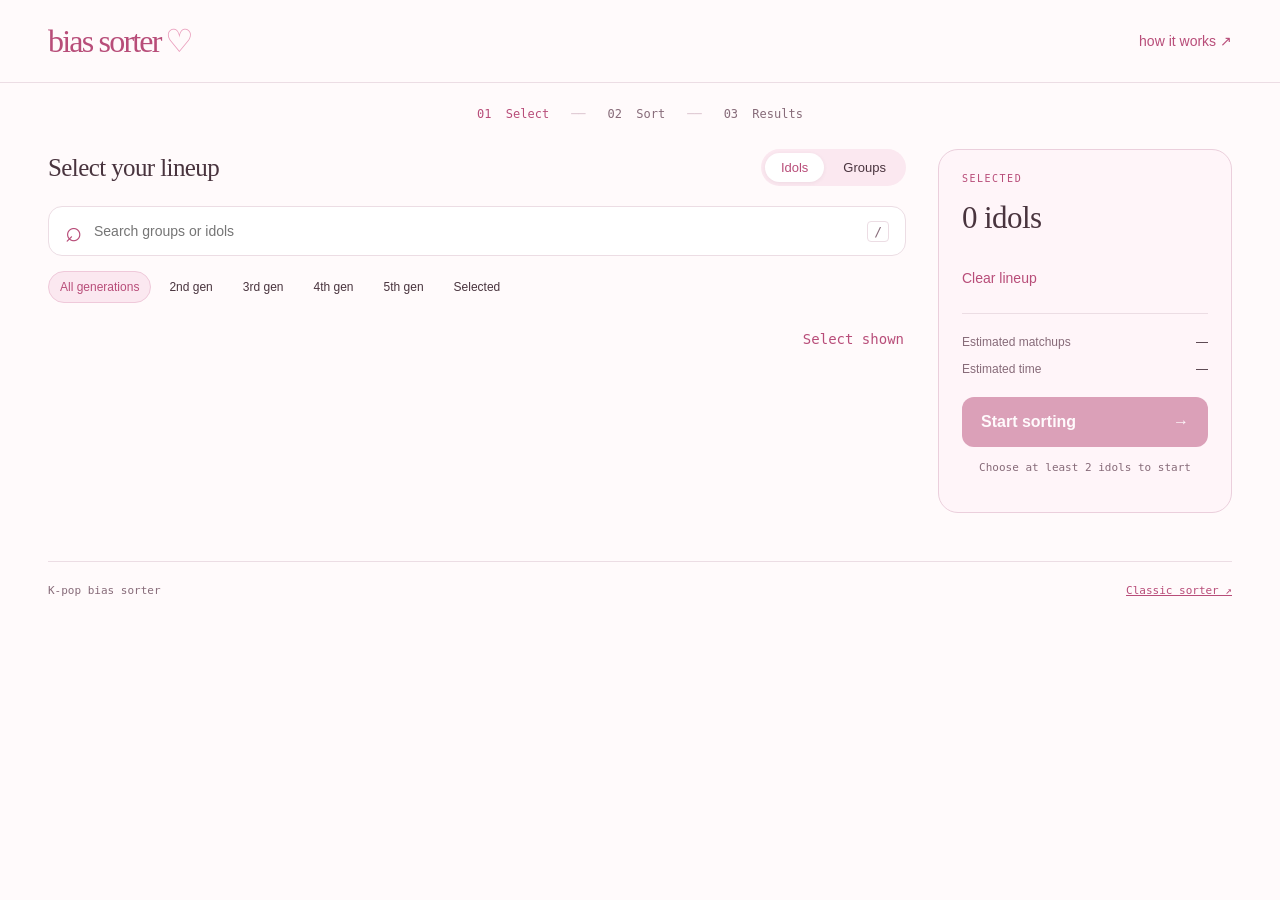
==== index.html @ 9f12ee9a "Redesign bias sorter with member selection and shareable rankings" ====
<!DOCTYPE html>
<html lang="en">
  <head>
    <meta charset="utf-8">
    <meta name="viewport" content="width=device-width, initial-scale=1">
    <meta
      name="description"
      content="Choose idols and groups to create your K-pop ranking."
    >
    <title>bias sorter ♡ · K-pop sorter</title>
    <link rel="icon" href="src/assets/Nana.jpg">
    <link rel="stylesheet" href="src/css/styles.css">
    <script defer src="src/js/data.js"></script>
    <script defer src="src/js/data/2025-11-01.js"></script>
    <script defer src="src/js/lz-string.min.js"></script>
    <script defer src="src/js/engine.js"></script>
    <script defer src="src/js/photo-cache.js"></script>
    <script defer src="src/js/result-image.js"></script>
    <script defer src="src/js/app.js"></script>
  </head>
  <body>
    <header class="masthead">
      <a href="./" class="brand">bias sorter<span>♡</span></a><button
        id="help"
        class="text-button"
      >
        how it works ↗
      </button>
    </header>
    <main>
      <nav class="steps" aria-label="Sorting progress">
        <span id="step-setup" aria-current="step">01 <b>Select</b></span><i
        >──</i><span id="step-sort">02 <b>Sort</b></span><i>──</i><span
          id="step-results"
        >03 <b>Results</b></span>
      </nav>
      <section id="setup">
        <div id="resume-banner" class="resume" hidden>
          <span>You have a saved session.</span><button
            id="resume"
          >
            Resume →
          </button>
        </div>
        <div class="workspace">
          <section class="library" aria-labelledby="library-title">
            <div class="section-heading">
              <h2 id="library-title">Select your lineup</h2>
              <div class="mode-toggle">
                <button data-mode="idols" aria-pressed="true">Idols</button>
                <button data-mode="groups" aria-pressed="false">Groups</button>
              </div>
            </div>
            <label class="search"><span aria-hidden="true">⌕</span><input
                id="search"
                type="search"
                placeholder="Search groups or idols"
                aria-label="Search groups and idols"
              ><kbd>/</kbd></label>
            <div class="filters" aria-label="Filter groups">
              <button data-gen="all" aria-pressed="true">
                All generations
              </button>
              <button data-gen="gen2" aria-pressed="false">2nd gen</button>
              <button data-gen="gen3" aria-pressed="false">3rd gen</button>
              <button data-gen="gen4" aria-pressed="false">4th gen</button>
              <button data-gen="gen5" aria-pressed="false">5th gen</button>
              <button data-gen="selected" aria-pressed="false">
                Selected
              </button>
            </div>
            <div class="list-meta">
              <span id="group-count"></span><button
                id="select-visible"
                class="text-button"
              >
                Select shown
              </button>
            </div>
            <div id="groups" class="group-grid"></div>
            <p id="empty" class="empty" hidden>
              No matches. Try another name or generation.
            </p>
          </section>
          <aside class="lineup">
            <div class="aside-heading">
              <span class="eyebrow">SELECTED</span>
            </div>
            <h2>
              <span id="selection-count">0</span> <span id="selection-unit"
              >idols</span>
            </h2>
            <div id="selected-groups" class="selected-groups"></div>
            <button id="clear" class="text-button">Clear lineup</button>
            <div class="estimate">
              <span>Estimated matchups <b id="estimate">—</b></span><span
              >Estimated time <b id="duration">—</b></span>
            </div>
            <button id="start" class="primary" disabled>
              Start sorting <span>→</span>
            </button>
            <p class="fine" id="start-hint">Choose at least 2 idols to start</p>
          </aside>
        </div>
      </section>
      <section id="sorting" hidden tabindex="-1">
        <div class="intro">
          <span class="eyebrow" id="battle-label"></span><h1>
            Choose your favorite
          </h1>
        </div>
        <div class="progress-meta">
          <span id="progress-label"></span><span>Autosaved</span>
        </div>
        <progress id="progress" max="100" value="0"></progress>
        <div class="matchup">
          <button id="pick-left" class="idol-card"></button><span class="versus"
          >or</span><button id="pick-right" class="idol-card"></button>
        </div>
        <div class="battle-actions">
          <button id="undo">↶ Undo</button>
          <button id="tie">Tie</button>
          <button id="pause">Save & exit</button>
        </div>
        <p class="fine">← / → to choose · ↑ to tie · ↓ to undo</p>
      </section>
      <section id="results" hidden tabindex="-1">
        <div class="intro">
          <h1>
            Your ranking
          </h1>
          <p id="result-meta"></p>
        </div>
        <div class="result-actions">
          <button id="share">Copy result link ↗</button>
          <button id="download">Save image ↓</button>
          <button id="text-export">Download text ↓</button>
          <button id="undo-final">↶ Undo last choice</button>
          <button id="new-lineup">Edit lineup</button><label
            class="result-image-label"
          >Photos <select
              id="result-images"
              aria-label="Number of result photos"
            >
              <option value="0">None</option>
              <option value="10" selected>Top 10</option>
              <option value="50">Top 50</option>
              <option value="10000">All</option>
            </select></label>
        </div>
        <div id="ranking" class="ranking"></div>
      </section>
    </main>
    <footer>
      <span>K-pop bias sorter</span><a href="legacy.html">Classic sorter ↗</a>
    </footer>
    <dialog id="help-dialog">
      <button id="close-help" class="close" aria-label="Close help">
        ×
      </button>
      <h2>
        How it works
      </h2>
      <p>
        Choose groups, then expand them to include only the idols you want.
        Switch to Groups to rank whole groups instead.
      </p>
      <p>
        Pick your favorite in each pair, or tie them. We merge your choices into
        a complete ranking without asking every possible pair.
      </p>
      <p>
        Your session saves on this device after every choice. Undo works all the
        way back. Shared result links include your ranking.
      </p>
      <p class="fine">
        The catalog uses the existing community dataset. Some older photos may
        be unavailable.
      </p>
    </dialog>
    <div id="toast" role="status" hidden></div>
  </body>
</html>
---- src/css/styles.css ----
:root {
  --page: #fffafb;
  --paper: #fff;
  --ink: #49343e;
  --muted: #876b79;
  --pink: #b84d79;
  --light: #fbe8f0;
  --line: #ecdde4;
  --rose: #e99aba;
  font-family: Arial, Helvetica, sans-serif;
  color: var(--ink);
  background: var(--page);
  font-synthesis: none;
}
* {
  box-sizing: border-box;
}
body {
  margin: 0;
}
button, input, select {
  font: inherit;
}
button, a, input, select {
  -webkit-tap-highlight-color: transparent;
}
button {
  cursor: pointer;
  color: inherit;
}
button {
  border: 1px solid var(--line);
  background: white;
  border-radius: 12px;
  padding: 11px 16px;
  transition: background 0.16s, transform 0.16s;
}
button:hover {
  background: var(--light);
}
button:disabled {
  opacity: 0.5;
  cursor: default;
}
button:focus-visible,
a:focus-visible,
summary:focus-visible,
input:focus-visible,
select:focus-visible {
  outline: 3px solid var(--pink);
  outline-offset: 4px;
}
a {
  color: var(--pink);
}
[hidden] {
  display: none !important;
}
.masthead {
  max-width: 1280px;
  margin: auto;
  padding: 22px 48px;
  display: flex;
  align-items: center;
  gap: 28px;
  border-bottom: 1px solid var(--line);
}
.brand {
  font: 32px Georgia, serif;
  letter-spacing: -1.8px;
  color: var(--pink);
  text-decoration: none;
}
.brand span {
  color: var(--rose);
  margin-left: 4px;
}
.eyebrow,
.steps,
.fine,
footer,
.list-meta,
.aside-heading,
.progress-meta {
  font-family: ui-monospace, SFMono-Regular, Menlo, monospace;
}
.masthead > button {
  margin-left: auto;
}
.text-button {
  border: 0;
  padding: 6px 0;
  background: none;
  color: var(--pink);
  font-size: 14px;
}
.text-button:hover {
  background: none;
  text-decoration: underline;
}
main {
  max-width: 1184px;
  margin: auto;
  padding: 24px 0 48px;
}
.steps {
  margin-bottom: 28px;
  display: flex;
  justify-content: center;
  gap: 22px;
  color: var(--muted);
  font-size: 12px;
  align-items: center;
}
.steps b {
  font-weight: 400;
  margin-left: 7px;
}
.steps span[aria-current] {
  color: var(--pink);
}
.steps i {
  font-style: normal;
  color: #dcc4cf;
}
.intro {
  text-align: center;
  padding: 12px 0 28px;
}
.eyebrow {
  font-size: 11px;
  letter-spacing: 2px;
  color: var(--pink);
}
h1 {
  font: normal clamp(30px, 4vw, 38px)/1.2 Georgia, serif;
  letter-spacing: -1px;
  margin: 12px 0;
}
h1 span {
  color: var(--rose);
}
.intro p {
  font-size: 15px;
  color: var(--muted);
  line-height: 1.6;
  margin: 12px 0 0;
}
.workspace {
  display: grid;
  grid-template-columns: minmax(0, 1fr) 294px;
  gap: 32px;
  align-items: start;
}
.section-heading {
  display: flex;
  align-items: center;
  justify-content: space-between;
  gap: 12px;
}
h2 {
  font: normal 25px Georgia, serif;
  letter-spacing: -0.6px;
  margin: 0;
}
.mode-toggle {
  display: flex;
  background: var(--light);
  padding: 4px;
  border-radius: 24px;
  gap: 3px;
}
.mode-toggle button {
  border: 0;
  border-radius: 20px;
  background: none;
  padding: 7px 16px;
  font-size: 13px;
}
.mode-toggle button[aria-pressed="true"] {
  background: white;
  color: var(--pink);
  box-shadow: 0 1px 4px #4d253b12;
}
.search {
  display: flex;
  align-items: center;
  gap: 12px;
  background: white;
  border: 1px solid var(--line);
  border-radius: 14px;
  padding: 0 16px;
  margin: 20px 0 15px;
}
.search > span {
  font-size: 29px;
  color: var(--pink);
}
.search input {
  width: 100%;
  min-width: 0;
  padding: 16px 0;
  border: 0;
  background: none;
  color: var(--ink);
  outline-offset: 0;
  font-size: 14px;
}
.search kbd {
  color: var(--muted);
  border: 1px solid var(--line);
  padding: 2px 6px;
  border-radius: 4px;
}
.filters {
  display: flex;
  gap: 6px;
  flex-wrap: wrap;
}
.filters button {
  font-size: 12px;
  padding: 8px 11px;
  border-radius: 20px;
  background: transparent;
  border-color: transparent;
}
.filters button[aria-pressed="true"] {
  background: var(--light);
  color: var(--pink);
  border-color: #efc9da;
}
.list-meta {
  display: flex;
  justify-content: space-between;
  align-items: center;
  font-size: 11px;
  color: var(--muted);
  padding: 22px 2px 12px;
}
.group-grid {
  display: grid;
  grid-template-columns: repeat(3, minmax(0, 1fr));
  gap: 13px;
  align-items: start;
}
.group-card {
  cursor: pointer;
  border: 1px solid var(--line);
  border-radius: 16px;
  background: white;
  overflow: hidden;
  position: relative;
  transition: border-color 0.15s;
}
.group-card.has-selection {
  border-color: #dfa8bf;
}
.group-cover {
  height: 126px;
  position: relative;
  overflow: hidden;
  background: #f5e4ec;
}
.group-cover img {
  width: 100%;
  height: 100%;
  object-fit: cover;
  object-position: center 30%;
  display: block;
  transition: transform 0.25s;
}
.group-card:hover .group-cover img {
  transform: scale(1.04);
}
.group-cover::after {
  content: "";
  position: absolute;
  inset: 60% 0 0;
  background: linear-gradient(transparent, #49343e40);
  pointer-events: none;
}
.group-check {
  position: absolute;
  right: 10px;
  top: 10px;
  z-index: 1;
  display: grid;
  place-items: center;
  width: 28px;
  height: 28px;
  background: #fffffff2;
  border-radius: 50%;
  box-shadow: 0 2px 7px #49343e20;
}
.group-check input {
  width: 17px;
  height: 17px;
  margin: 0;
  accent-color: var(--pink);
  cursor: pointer;
}
.group-content {
  padding: 13px;
}
.group-title {
  display: flex;
  align-items: center;
  justify-content: space-between;
  gap: 6px;
}
.group-title strong {
  font-size: 14px;
  line-height: 1.35;
}
.generation {
  font-family: monospace;
  font-size: 10px;
  color: var(--muted);
  white-space: nowrap;
}
.group-content summary {
  list-style: none;
  cursor: pointer;
  font-size: 12px;
  color: var(--muted);
  padding: 9px 0 0;
  display: flex;
  justify-content: space-between;
}
.group-content summary::-webkit-details-marker {
  display: none;
}
.group-content summary::after {
  content: "⌄";
  color: var(--pink);
}
details[open] summary::after {
  content: "⌃";
}
.members {
  display: grid;
  gap: 10px;
  margin-top: 14px;
  border-top: 1px solid var(--line);
  padding-top: 12px;
}
.members label {
  display: flex;
  gap: 8px;
  align-items: center;
  font-size: 13px;
  line-height: 1.4;
}
.members input {
  accent-color: var(--pink);
  width: 16px;
  height: 16px;
  flex: none;
}
.lineup {
  position: sticky;
  top: 24px;
  border: 1px solid #ebcfdc;
  background: #fff5f9;
  border-radius: 20px;
  padding: 23px;
  margin-top: 0;
}
.aside-heading {
  display: flex;
  justify-content: space-between;
  align-items: center;
  color: var(--pink);
}
.aside-heading .eyebrow {
  font-size: 10px;
  letter-spacing: 1.5px;
}
.lineup h2 {
  font-size: 31px;
  margin: 16px 0;
}
.selected-groups {
  display: flex;
  gap: 6px;
  flex-wrap: wrap;
  max-height: 158px;
  overflow: auto;
  margin-bottom: 12px;
}
.selected-groups button {
  font-size: 11px;
  border-color: #ecd4df;
  padding: 6px 9px;
  border-radius: 20px;
}
.estimate {
  border-top: 1px solid var(--line);
  margin-top: 21px;
  padding: 21px 0;
  display: grid;
  gap: 13px;
  font-size: 12px;
  color: var(--muted);
}
.estimate span {
  display: flex;
  justify-content: space-between;
  gap: 8px;
}
.estimate b {
  font-weight: 500;
  color: var(--ink);
}
.primary {
  background: var(--pink);
  color: white;
  border: 0;
  width: 100%;
  padding: 16px 19px;
  display: flex;
  justify-content: space-between;
  border-radius: 12px;
  font-weight: bold;
}
.primary:hover {
  background: #a5406b;
}
.fine {
  text-align: center;
  font-size: 11px;
  color: var(--muted);
  line-height: 1.8;
}
footer {
  max-width: 1184px;
  margin: 0 auto;
  padding: 22px 0 30px;
  border-top: 1px solid var(--line);
  display: flex;
  align-items: center;
  gap: 20px;
  color: var(--muted);
  font-size: 11px;
}
footer a {
  margin-left: auto;
}
.resume {
  background: var(--light);
  padding: 13px 18px;
  border: 1px solid var(--line);
  border-radius: 14px;
  margin-bottom: 25px;
  display: flex;
  align-items: center;
  justify-content: space-between;
  font-size: 14px;
  gap: 14px;
}
.resume button {
  font-size: 13px;
}
.empty {
  padding: 50px 15px;
  text-align: center;
  color: var(--muted);
}
#sorting {
  max-width: 760px;
  margin: auto;
}
.progress-meta {
  display: flex;
  justify-content: space-between;
  font-size: 11px;
  color: var(--muted);
  gap: 12px;
}
progress {
  appearance: none;
  width: 100%;
  height: 6px;
  border: 0;
  border-radius: 8px;
  overflow: hidden;
  background: var(--light);
  margin: 12px 0 28px;
}
progress::-webkit-progress-bar {
  background: var(--light);
}
progress::-webkit-progress-value {
  background: var(--rose);
}
progress::-moz-progress-bar {
  background: var(--rose);
}
.matchup {
  display: grid;
  grid-template-columns: 1fr 38px 1fr;
  align-items: center;
  gap: 15px;
}
.idol-card {
  border-radius: 19px;
  padding: 9px 9px 20px;
  background: white;
  overflow: hidden;
}
.idol-card:hover {
  transform: translateY(-3px);
  border-color: var(--pink);
}
.idol-card img {
  width: 100%;
  aspect-ratio: 4/5;
  object-fit: cover;
  object-position: center 20%;
  border-radius: 12px;
  background: var(--light);
}
.idol-card strong {
  font: 26px Georgia, serif;
  display: block;
  margin-top: 17px;
}
.idol-card small {
  display: block;
  color: var(--muted);
  font-size: 13px;
  margin-top: 7px;
}
.versus {
  font: italic 23px Georgia, serif;
  color: var(--pink);
  text-align: center;
}
.battle-actions, .result-actions {
  display: flex;
  justify-content: center;
  gap: 10px;
  flex-wrap: wrap;
  margin: 25px 0 18px;
}
.battle-actions button, .result-actions button {
  font-size: 14px;
}
#tie {
  background: var(--light);
  border-color: #ecc7d7;
  color: var(--pink);
}
.ranking {
  max-width: 1000px;
  margin: 28px auto;
  background: var(--page);
  border: 1px solid var(--line);
  border-radius: 20px;
  padding: 30px;
}
.ranking-heading {
  display: flex;
  align-items: center;
  justify-content: space-between;
  gap: 16px;
  padding-bottom: 20px;
  margin-bottom: 22px;
  border-bottom: 1px solid var(--line);
}
.ranking-heading h2 {
  color: var(--pink);
  font-size: 28px;
}
.ranking-heading h2 span {
  color: var(--rose);
}
.ranking-heading > span {
  color: var(--muted);
  font: 12px ui-monospace, monospace;
}
.rank-highlights {
  display: grid;
  grid-template-columns: repeat(5, minmax(0, 1fr));
  gap: 22px 16px;
}
.rank-highlight {
  min-width: 0;
}
.rank-photo {
  position: relative;
}
.rank-photo img {
  width: 100%;
  aspect-ratio: 1 / 1.15;
  display: block;
  object-fit: cover;
  object-position: center 20%;
  border-radius: 12px;
  background: var(--light);
}
.rank-badge {
  position: absolute;
  top: 8px;
  left: 8px;
  min-width: 30px;
  padding: 5px 8px;
  border-radius: 8px;
  background: var(--page);
  color: var(--pink);
  font: bold 14px Arial, sans-serif;
  text-align: center;
}
.rank-highlight strong {
  display: block;
  font-size: 15px;
  margin-top: 10px;
  line-height: 1.4;
  overflow-wrap: anywhere;
}
.rank-highlight small {
  display: block;
  font-size: 12px;
  color: var(--muted);
  margin-top: 3px;
  line-height: 1.4;
  overflow-wrap: anywhere;
}
.rank-list {
  display: grid;
  grid-template-columns: repeat(3, minmax(0, 1fr));
  column-gap: 24px;
}
.rank-highlights + .rank-list {
  margin-top: 28px;
  padding-top: 12px;
  border-top: 1px solid var(--line);
}
.rank-row {
  min-width: 0;
  display: flex;
  align-items: center;
  gap: 12px;
  padding: 10px 0;
  border-bottom: 1px solid var(--line);
}
.rank-row > div {
  min-width: 0;
}
.rank-number {
  font: 20px Georgia, serif;
  min-width: 30px;
  color: var(--pink);
  flex: none;
}
.rank-row strong {
  font-size: 13px;
  overflow-wrap: anywhere;
}
.rank-row small {
  display: block;
  font-size: 11px;
  color: var(--muted);
  margin-top: 3px;
  overflow-wrap: anywhere;
}
.ranking-credit {
  margin-top: 26px;
  text-align: center;
  color: var(--pink);
  font: 19px Georgia, serif;
  letter-spacing: -0.6px;
}
.result-image-label {
  font-size: 14px;
  display: flex;
  align-items: center;
  gap: 8px;
}
.result-image-label select {
  border: 1px solid var(--line);
  border-radius: 9px;
  padding: 9px;
  background: white;
  color: var(--ink);
}
dialog {
  max-width: 460px;
  width: calc(100% - 32px);
  border: 1px solid var(--line);
  border-radius: 22px;
  padding: 32px;
  color: var(--ink);
  background: var(--page);
}
dialog::backdrop {
  background: #49343e60;
  backdrop-filter: blur(3px);
}
dialog h2 {
  margin: 20px 0;
}
dialog p {
  font-size: 15px;
  line-height: 1.7;
}
.close {
  float: right;
  padding: 2px 9px;
  border: 0;
  font-size: 24px;
  background: transparent;
}
#toast {
  position: fixed;
  bottom: 24px;
  left: 50%;
  transform: translateX(-50%);
  max-width: 90vw;
  background: var(--ink);
  color: white;
  padding: 14px 22px;
  border-radius: 12px;
  font-size: 14px;
  z-index: 10;
}
.fallback-image {
  object-fit: contain !important;
  padding: 18px;
  opacity: 0.7;
}
@media (min-width: 1450px) {
  main {
    padding-top: 40px;
  }
  .intro {
    padding: 12px 0 28px;
  }
}
@media (max-width: 1250px) {
  main, footer {
    margin-left: 32px;
    margin-right: 32px;
  }
  .masthead {
    padding: 24px 32px;
  }
  .workspace {
    gap: 24px;
    grid-template-columns: minmax(0, 1fr) 270px;
  }
  .group-grid {
    grid-template-columns: repeat(3, minmax(0, 1fr));
  }
}
@media (max-width: 950px) {
  .group-grid {
    grid-template-columns: repeat(2, minmax(0, 1fr));
  }
  .group-cover {
    height: 145px;
  }
}
@media (max-width: 680px) {
  .masthead {
    padding: 20px;
  }
  .masthead .brand {
    font-size: 29px;
  }
  main {
    margin: 0;
    padding: 24px 18px 35px;
  }
  .steps {
    gap: 9px;
    font-size: 10px;
  }
  .steps b {
    margin-left: 3px;
  }
  .steps i {
    display: none;
  }
  .intro {
    padding: 8px 0 24px;
  }
  .intro p {
    font-size: 13px;
    max-width: 280px;
    margin: 12px auto 0;
  }
  h1 {
    font-size: 32px;
  }
  .workspace {
    display: flex;
    flex-direction: column;
    gap: 20px;
  }
  .library {
    width: 100%;
  }
  .lineup {
    position: relative;
    top: 0;
    width: 100%;
    order: -1;
    padding: 16px;
    display: grid;
    grid-template-columns: 1fr 1fr;
    gap: 8px 14px;
  }
  .aside-heading {
    grid-column: 1/-1;
  }
  .lineup h2 {
    font-size: 25px;
    margin: 6px 0;
  }
  .lineup .selected-groups {
    display: none;
  }
  .lineup .estimate {
    border: 0;
    padding: 8px 0;
    margin: 0;
    font-size: 10px;
  }
  .lineup #clear {
    grid-column: 1/-1;
    text-align: left;
  }
  .lineup .primary {
    grid-column: 1/-1;
    padding: 13px 17px;
  }
  .lineup .fine {
    grid-column: 1/-1;
    margin: 0;
  }
  .section-heading h2 {
    font-size: 23px;
  }
  .mode-toggle button {
    font-size: 12px;
    padding: 7px 12px;
  }
  .filters {
    gap: 1px;
  }
  .filters button {
    font-size: 11px;
    padding: 8px;
  }
  .group-grid {
    gap: 11px;
  }
  .group-cover {
    height: 126px;
  }
  .group-content {
    padding: 12px;
  }
  .group-title strong {
    font-size: 13px;
  }
  .generation {
    font-size: 9px;
  }
  .group-title {
    flex-wrap: wrap;
  }
  .resume {
    align-items: flex-start;
    font-size: 12px;
  }
  .resume button {
    font-size: 11px;
    padding: 8px;
  }
  .matchup {
    gap: 5px;
    grid-template-columns: 1fr 24px 1fr;
  }
  .idol-card {
    padding: 6px 6px 17px;
  }
  .idol-card strong {
    font-size: 21px;
  }
  .idol-card small {
    font-size: 11px;
  }
  .versus {
    font-size: 18px;
  }
  .progress-meta {
    font-size: 9px;
  }
  .battle-actions {
    gap: 7px;
  }
  .battle-actions button {
    font-size: 12px;
    padding: 10px;
  }
  footer {
    margin: 0 18px;
    flex-wrap: wrap;
    gap: 12px;
  }
  .ranking {
    padding: 12px;
  }
  .rank-row {
    gap: 12px;
  }
  .result-actions {
    gap: 7px;
  }
  .result-actions button {
    font-size: 12px;
  }
}
@media (prefers-reduced-motion: reduce) {
  * {
    transition: none !important;
    scroll-behavior: auto !important;
  }
}

@media (max-width: 680px) {
  .ranking {
    padding: 18px;
  }
  .ranking-heading h2 {
    font-size: 25px;
  }
  .rank-highlights {
    grid-template-columns: repeat(3, minmax(0, 1fr));
    gap: 18px 10px;
  }
  .rank-list {
    grid-template-columns: repeat(2, minmax(0, 1fr));
    column-gap: 16px;
  }
  .rank-highlight strong {
    font-size: 13px;
  }
  .rank-highlight small {
    font-size: 11px;
  }
  .rank-row {
    gap: 8px;
  }
  .rank-number {
    font-size: 18px;
    min-width: 25px;
  }
}
@media (max-width: 400px) {
  .rank-highlights {
    grid-template-columns: repeat(2, minmax(0, 1fr));
  }
  .rank-list {
    grid-template-columns: 1fr;
  }
}
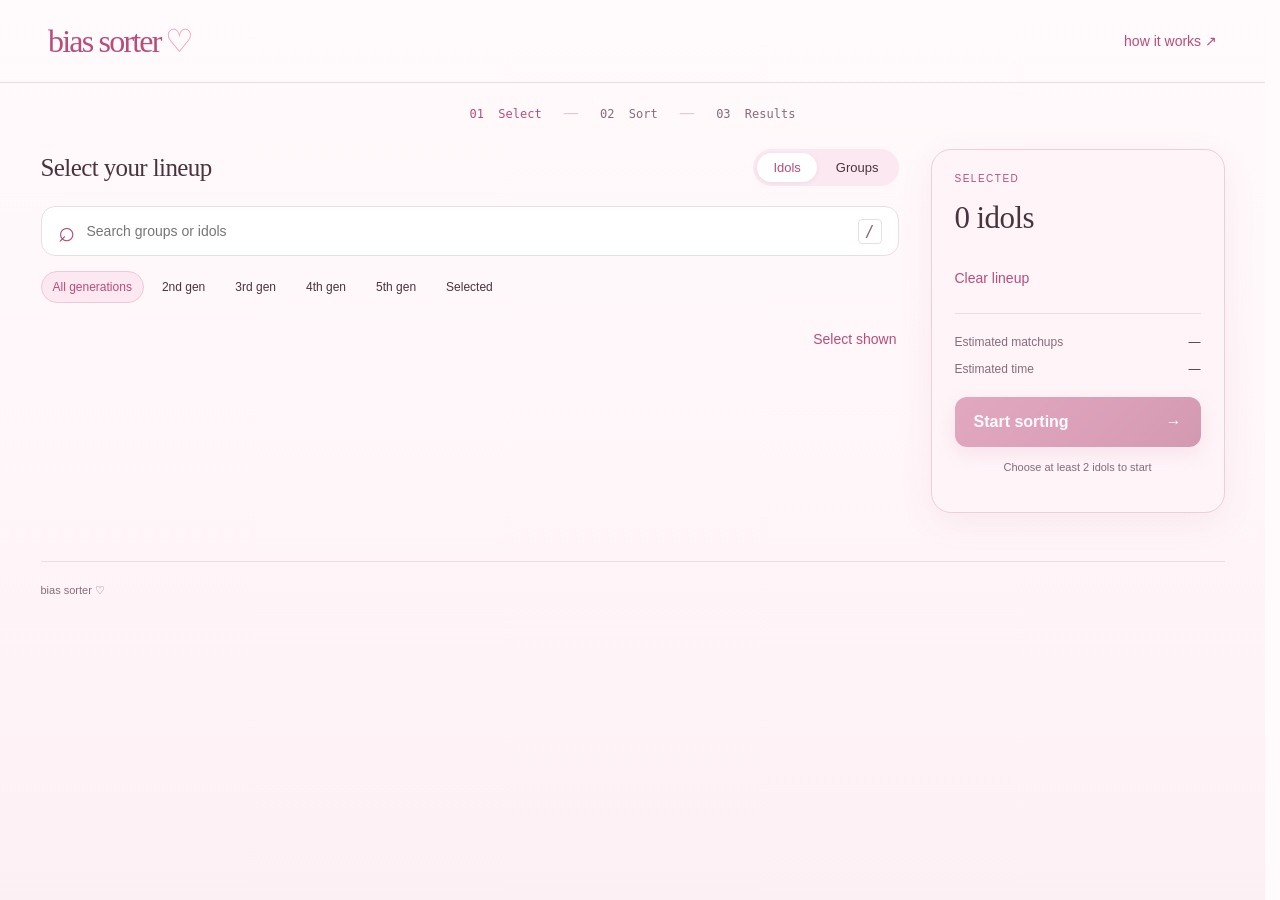
==== commit 454f56a5: "make things pretty" ====
--- a/index.html
+++ b/index.html
@@ -7,8 +7,23 @@
       name="description"
       content="Choose idols and groups to create your K-pop ranking."
     >
+    <meta property="og:type" content="website">
+    <meta property="og:site_name" content="bias sorter">
+    <meta property="og:title" content="bias sorter ♡ · K-pop ranking">
+    <meta property="og:description" content="Pick your favorites and make your K-pop ranking.">
+    <meta property="og:url" content="https://vaporeon51.github.io/kpopidolsorter/">
+    <meta property="og:image" content="https://vaporeon51.github.io/kpopidolsorter/og-image.png">
+    <meta property="og:image:secure_url" content="https://vaporeon51.github.io/kpopidolsorter/og-image.png">
+    <meta property="og:image:type" content="image/png">
+    <meta property="og:image:width" content="1200">
+    <meta property="og:image:height" content="630">
+    <meta property="og:image:alt" content="A pink bias sorter share card with photos of aespa, IVE, BLACKPINK, and NewJeans.">
+    <meta name="twitter:card" content="summary_large_image">
+    <meta name="twitter:title" content="bias sorter ♡ · K-pop ranking">
+    <meta name="twitter:description" content="Pick your favorites and make your K-pop ranking.">
+    <meta name="twitter:image" content="https://vaporeon51.github.io/kpopidolsorter/og-image.png">
     <title>bias sorter ♡ · K-pop sorter</title>
-    <link rel="icon" href="src/assets/Nana.jpg">
+    <link rel="icon" type="image/svg+xml" href="src/assets/favicon.svg">
     <link rel="stylesheet" href="src/css/styles.css">
     <script defer src="src/js/data.js"></script>
     <script defer src="src/js/data/2025-11-01.js"></script>
@@ -152,7 +167,7 @@
       </section>
     </main>
     <footer>
-      <span>K-pop bias sorter</span><a href="legacy.html">Classic sorter ↗</a>
+      <span>bias sorter ♡</span>
     </footer>
     <dialog id="help-dialog">
       <button id="close-help" class="close" aria-label="Close help">
--- a/src/css/styles.css
+++ b/src/css/styles.css
@@ -7,22 +7,33 @@
   --light: #fbe8f0;
   --line: #ecdde4;
   --rose: #e99aba;
-  font-family: Arial, Helvetica, sans-serif;
+  font-family: -apple-system, BlinkMacSystemFont, "SF Pro Rounded", "Hiragino Maru Gothic ProN", "Hiragino Sans", "Segoe UI", Arial, sans-serif;
   color: var(--ink);
   background: var(--page);
   font-synthesis: none;
 }
+html {
+  scrollbar-gutter: stable;
+}
 * {
   box-sizing: border-box;
 }
 body {
   margin: 0;
+  min-height: 100vh;
+  background: linear-gradient(180deg, #fffafb 0%, #fff6f9 55%, #fdf0f5 100%);
+}
+::selection {
+  background: #f6c9da;
 }
 button, input, select {
   font: inherit;
 }
 button, a, input, select {
   -webkit-tap-highlight-color: transparent;
+}
+button, input, label, summary {
+  touch-action: manipulation;
 }
 button {
   cursor: pointer;
@@ -75,13 +86,8 @@
   color: var(--rose);
   margin-left: 4px;
 }
-.eyebrow,
 .steps,
-.fine,
-footer,
-.list-meta,
-.aside-heading,
-.progress-meta {
+.search kbd {
   font-family: ui-monospace, SFMono-Regular, Menlo, monospace;
 }
 .masthead > button {
@@ -212,6 +218,10 @@
   padding: 2px 6px;
   border-radius: 4px;
 }
+.search:focus-within {
+  border-color: var(--rose);
+  box-shadow: 0 0 0 3px #e99aba30;
+}
 .filters {
   display: flex;
   gap: 6px;
@@ -250,10 +260,16 @@
   background: white;
   overflow: hidden;
   position: relative;
-  transition: border-color 0.15s;
+  transition: border-color 0.15s, box-shadow 0.15s, transform 0.12s;
+  content-visibility: auto;
+  contain-intrinsic-size: auto 250px;
+}
+.group-card:active {
+  transform: scale(0.985);
 }
 .group-card.has-selection {
   border-color: #dfa8bf;
+  box-shadow: 0 1px 8px #b84d7918;
 }
 .group-cover {
   height: 126px;
@@ -267,10 +283,18 @@
   object-fit: cover;
   object-position: center 30%;
   display: block;
-  transition: transform 0.25s;
-}
-.group-card:hover .group-cover img {
-  transform: scale(1.04);
+  transition: transform 0.25s ease-out;
+  will-change: transform;
+}
+@media (hover: hover) and (pointer: fine) {
+  .group-card:hover .group-cover img {
+    transform: scale(1.04);
+  }
+}
+@media (hover: none) {
+  .group-card:hover .group-cover img {
+    transform: none;
+  }
 }
 .group-cover::after {
   content: "";
@@ -293,11 +317,30 @@
   box-shadow: 0 2px 7px #49343e20;
 }
 .group-check input {
-  width: 17px;
-  height: 17px;
+  appearance: none;
+  -webkit-appearance: none;
+  width: 22px;
+  height: 22px;
   margin: 0;
-  accent-color: var(--pink);
+  border-radius: 50%;
+  border: 2px solid #dfb3c6;
+  background: #fff;
   cursor: pointer;
+  transition: background 0.15s, border-color 0.15s, transform 0.1s;
+}
+.group-check input:hover {
+  border-color: var(--pink);
+}
+.group-check input:checked {
+  background: var(--pink);
+  border-color: var(--pink);
+  background-image: url("data:image/svg+xml,%3Csvg xmlns='http://www.w3.org/2000/svg' viewBox='0 0 12 12'%3E%3Cpath d='M2.2 6.4 5 9l4.8-5.6' fill='none' stroke='%23fff' stroke-width='2' stroke-linecap='round' stroke-linejoin='round'/%3E%3C/svg%3E");
+  background-size: 12px 12px;
+  background-position: center;
+  background-repeat: no-repeat;
+}
+.group-check input:active {
+  transform: scale(0.88);
 }
 .group-content {
   padding: 13px;
@@ -313,8 +356,9 @@
   line-height: 1.35;
 }
 .generation {
-  font-family: monospace;
   font-size: 10px;
+  font-weight: 600;
+  letter-spacing: 1px;
   color: var(--muted);
   white-space: nowrap;
 }
@@ -326,6 +370,8 @@
   padding: 9px 0 0;
   display: flex;
   justify-content: space-between;
+  user-select: none;
+  -webkit-user-select: none;
 }
 .group-content summary::-webkit-details-marker {
   display: none;
@@ -350,12 +396,54 @@
   align-items: center;
   font-size: 13px;
   line-height: 1.4;
+  cursor: pointer;
+  padding: 2px 0;
+}
+@media (prefers-reduced-motion: no-preference) {
+  details[open] > .members {
+    animation: members-in 0.18s ease-out;
+  }
+}
+@keyframes members-in {
+  from {
+    opacity: 0;
+    transform: translateY(-4px);
+  }
+  to {
+    opacity: 1;
+    transform: none;
+  }
 }
 .members input {
-  accent-color: var(--pink);
-  width: 16px;
-  height: 16px;
+  appearance: none;
+  -webkit-appearance: none;
+  width: 18px;
+  height: 18px;
   flex: none;
+  margin: 0;
+  border-radius: 7px;
+  border: 2px solid #dfb3c6;
+  background: #fff;
+  cursor: pointer;
+  transition: background 0.15s, border-color 0.15s, transform 0.1s;
+}
+.members input:hover {
+  border-color: var(--pink);
+}
+.members input:checked {
+  background: var(--pink);
+  border-color: var(--pink);
+  background-image: url("data:image/svg+xml,%3Csvg xmlns='http://www.w3.org/2000/svg' viewBox='0 0 12 12'%3E%3Cpath d='M2.2 6.4 5 9l4.8-5.6' fill='none' stroke='%23fff' stroke-width='2' stroke-linecap='round' stroke-linejoin='round'/%3E%3C/svg%3E");
+  background-size: 11px 11px;
+  background-position: center;
+  background-repeat: no-repeat;
+}
+.members input:active {
+  transform: scale(0.88);
+}
+.group-check input:focus-visible,
+.members input:focus-visible {
+  outline-offset: 2px;
 }
 .lineup {
   position: sticky;
@@ -365,6 +453,7 @@
   border-radius: 20px;
   padding: 23px;
   margin-top: 0;
+  box-shadow: 0 10px 34px #b84d7914;
 }
 .aside-heading {
   display: flex;
@@ -413,7 +502,7 @@
   color: var(--ink);
 }
 .primary {
-  background: var(--pink);
+  background: linear-gradient(135deg, #c65d88, var(--pink) 60%, #a5406b);
   color: white;
   border: 0;
   width: 100%;
@@ -422,9 +511,14 @@
   justify-content: space-between;
   border-radius: 12px;
   font-weight: bold;
+  box-shadow: 0 6px 18px #b84d7938;
 }
 .primary:hover {
-  background: #a5406b;
+  background: linear-gradient(135deg, #bd547f, #a5406b 60%, #97365e);
+  box-shadow: 0 8px 22px #b84d7945;
+}
+.primary:active {
+  transform: scale(0.98);
 }
 .fine {
   text-align: center;
@@ -507,10 +601,17 @@
   padding: 9px 9px 20px;
   background: white;
   overflow: hidden;
+  position: relative;
+  isolation: isolate;
+  transition: transform 0.16s, border-color 0.16s, box-shadow 0.16s;
 }
 .idol-card:hover {
   transform: translateY(-3px);
   border-color: var(--pink);
+  box-shadow: 0 12px 28px #b84d7922;
+}
+.idol-card:active {
+  transform: translateY(-1px) scale(0.99);
 }
 .idol-card img {
   width: 100%;
@@ -520,6 +621,27 @@
   border-radius: 12px;
   background: var(--light);
 }
+/* Wide group photos: full image over a soft blurred fill, no cropped members. */
+.card-backdrop {
+  position: absolute;
+  top: 9px;
+  left: 9px;
+  right: 9px;
+  aspect-ratio: 4/5;
+  z-index: -1;
+  border-radius: 12px;
+  background-size: cover;
+  background-position: center 30%;
+  filter: blur(28px) saturate(1.6);
+  transform: scale(1.05);
+  opacity: 0.55;
+  pointer-events: none;
+}
+.group-duel img {
+  object-fit: contain;
+  object-position: center;
+  background-color: #ffffff66;
+}
 .idol-card strong {
   font: 26px Georgia, serif;
   display: block;
@@ -577,7 +699,7 @@
 }
 .ranking-heading > span {
   color: var(--muted);
-  font: 12px ui-monospace, monospace;
+  font-size: 12px;
 }
 .rank-highlights {
   display: grid;
@@ -699,6 +821,21 @@
 }
 dialog h2 {
   margin: 20px 0;
+}
+@media (prefers-reduced-motion: no-preference) {
+  dialog[open] {
+    animation: dialog-pop 0.18s ease-out;
+  }
+}
+@keyframes dialog-pop {
+  from {
+    opacity: 0;
+    transform: translateY(8px) scale(0.98);
+  }
+  to {
+    opacity: 1;
+    transform: none;
+  }
 }
 dialog p {
   font-size: 15px;
@@ -886,6 +1023,11 @@
   .idol-card {
     padding: 6px 6px 17px;
   }
+  .card-backdrop {
+    top: 6px;
+    left: 6px;
+    right: 6px;
+  }
   .idol-card strong {
     font-size: 21px;
   }
